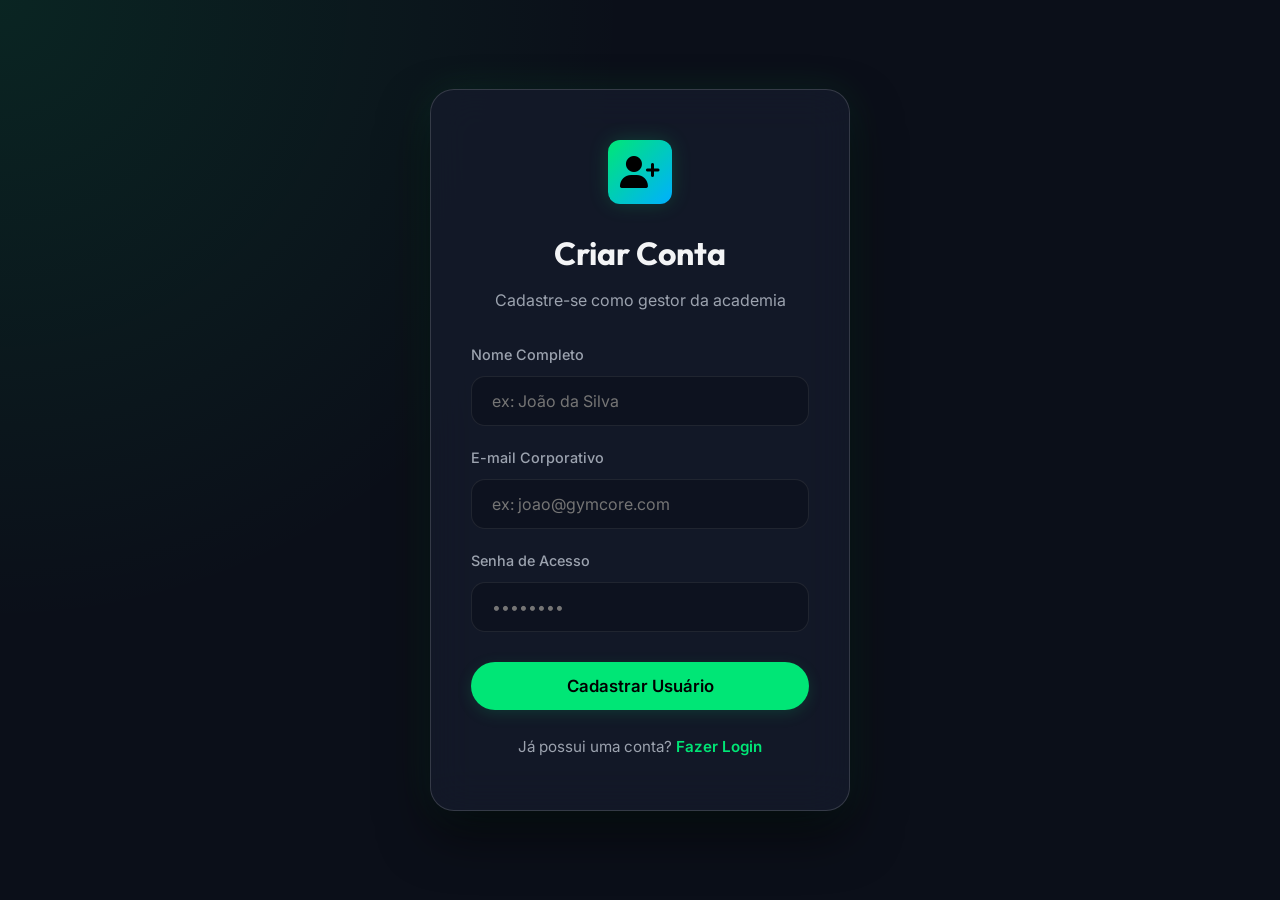
==== frontend/cadastro.html @ 2ddb44b5 "feat: versão completa e integrada com frontend e backend" ====
<!DOCTYPE html>
<html lang="pt-BR">
<head>
  <meta charset="UTF-8">
  <meta name="viewport" content="width=device-width, initial-scale=1.0">
  <title>Cadastro - GymCore ERP</title>
  
  <link rel="preconnect" href="https://fonts.googleapis.com">
  <link rel="preconnect" href="https://fonts.gstatic.com" crossorigin>
  <link href="https://fonts.googleapis.com/css2?family=Inter:wght@300;400;500;600;700&family=Outfit:wght@500;700&display=swap" rel="stylesheet">
  <link rel="stylesheet" href="https://cdnjs.cloudflare.com/ajax/libs/font-awesome/6.4.0/css/all.min.css">
  
  <link rel="stylesheet" href="./css/style.css">
  
  <style>
    .login-body {
        display: flex;
        align-items: center;
        justify-content: center;
        min-height: 100vh;
        background: radial-gradient(circle at top left, rgba(0,230,118,0.1), transparent 40%), var(--bg-color);
    }
    .login-box {
        background-color: rgba(21, 27, 43, 0.8);
        backdrop-filter: blur(20px);
        -webkit-backdrop-filter: blur(20px);
        border: 1px solid var(--border-highlight);
        border-radius: var(--radius-lg);
        padding: 50px 40px;
        width: 100%;
        max-width: 420px;
        box-shadow: 0 25px 50px rgba(0,0,0,0.5), 0 0 40px rgba(0,230,118,0.1);
        text-align: center;
        animation: fadeIn 0.6s ease-out;
    }
    .login-box .logo-icon {
        width: 64px; height: 64px; margin: 0 auto 24px auto; font-size: 2rem;
    }
    .login-box h2 {
        font-family: var(--font-display); font-size: 2rem; margin-bottom: 8px;
    }
    .login-box p { color: var(--text-muted); margin-bottom: 30px; font-size: 1rem; }
    .form-group { text-align: left; margin-bottom: 20px; }
    .login-btn { width: 100%; padding: 14px; font-size: 1.05rem; margin-top: 10px; border-radius: 30px; }
    
    .error-msg { color: var(--danger-color); font-size: 0.9rem; margin-top: 15px; display: none; background: var(--danger-light); padding: 10px; border-radius: 8px; border: 1px solid rgba(239, 68, 68, 0.2); }
    .success-msg { color: var(--success-color); font-size: 0.9rem; margin-top: 15px; display: none; background: var(--primary-light); padding: 10px; border-radius: 8px; border: 1px solid rgba(16, 185, 129, 0.2); }
    
    .register-link { margin-top: 25px; display: block; font-size: 0.95rem; color: var(--text-muted); text-decoration: none; }
    .register-link span { color: var(--primary-color); font-weight: 600; }
    .register-link:hover span { text-decoration: underline; }
  </style>
</head>
<body class="login-body">

<div class="login-box">
  <div class="logo-icon"><i class="fa-solid fa-user-plus"></i></div>
  <h2>Criar Conta</h2>
  <p>Cadastre-se como gestor da academia</p>
  
  <form id="registerForm">
    <div class="form-group">
      <label>Nome Completo</label>
      <input type="text" id="nome" class="form-input" placeholder="ex: João da Silva" required>
    </div>
    <div class="form-group">
      <label>E-mail Corporativo</label>
      <input type="email" id="email" class="form-input" placeholder="ex: joao@gymcore.com" required>
    </div>
    <div class="form-group">
      <label>Senha de Acesso</label>
      <input type="password" id="senha" class="form-input" placeholder="••••••••" required>
    </div>
    
    <button type="submit" class="btn btn-primary login-btn">Cadastrar Usuário</button>
    <div id="errorMsg" class="error-msg"></div>
    <div id="successMsg" class="success-msg">Cadastro realizado com sucesso! Redirecionando...</div>
  </form>

  <a href="login.html" class="register-link">Já possui uma conta? <span>Fazer Login</span></a>
</div>

<script>
  document.getElementById('registerForm').addEventListener('submit', async (e) => {
    e.preventDefault();
    const nome = document.getElementById('nome').value;
    const email = document.getElementById('email').value;
    const senha = document.getElementById('senha').value;
    const errorMsg = document.getElementById('errorMsg');
    const successMsg = document.getElementById('successMsg');
    const btn = document.querySelector('.login-btn');
    
    errorMsg.style.display = 'none';
    successMsg.style.display = 'none';
    btn.innerHTML = '<i class="fa-solid fa-spinner fa-spin"></i> Cadastrando...';
    btn.style.pointerEvents = 'none';
    
    try {
        const response = await fetch('http://localhost:5105/api/auth/register', {
            method: 'POST',
            headers: { 'Content-Type': 'application/json' },
            body: JSON.stringify({ nome, email, senha })
        });
        
        const data = await response.json();
        
        if(response.ok) {
            successMsg.style.display = 'block';
            setTimeout(() => {
                window.location.href = 'login.html';
            }, 2000);
        } else {
            errorMsg.textContent = data.message || 'Erro ao cadastrar.';
            errorMsg.style.display = 'block';
            btn.innerHTML = 'Cadastrar Usuário';
            btn.style.pointerEvents = 'all';
        }
    } catch(err) {
        errorMsg.textContent = 'Erro ao conectar. A API está rodando?';
        errorMsg.style.display = 'block';
        btn.innerHTML = 'Cadastrar Usuário';
        btn.style.pointerEvents = 'all';
    }
  });
</script>
</body>
</html>
---- frontend/css/style.css ----
@import url('https://fonts.googleapis.com/css2?family=Inter:wght@300;400;500;600;700&family=Outfit:wght@500;700&display=swap');

:root {
  /* Premium Midnight Theme */
  --bg-color: #0b0f19;          /* Deep dark blue/black */
  --surface-color: #151b2b;     /* Slightly lighter for cards */
  --surface-hover: #1f2937;     /* Hover state */
  
  --primary-color: #00e676;     /* Neon Green for Gym Core */
  --primary-hover: #00c853;
  --primary-light: rgba(0, 230, 118, 0.15);
  
  --text-main: #f3f4f6;         
  --text-muted: #9ca3af;        
  
  --success-color: #10b981;
  --danger-color: #ef4444;      
  --danger-light: rgba(239, 68, 68, 0.1);
  --warning-color: #f59e0b;     
  --warning-light: rgba(245, 158, 11, 0.1);
  --info-color: #3b82f6;        
  
  --border-color: rgba(255, 255, 255, 0.08);
  --border-highlight: rgba(255, 255, 255, 0.15);
  
  --radius-md: 14px;
  --radius-lg: 24px;
  --shadow-sm: 0 4px 6px -1px rgba(0, 0, 0, 0.3);
  --shadow-md: 0 10px 25px -5px rgba(0, 0, 0, 0.5);
  --shadow-glow: 0 0 20px rgba(0, 230, 118, 0.2);
  
  --font-family: 'Inter', sans-serif;
  --font-display: 'Outfit', sans-serif;
  --transition: all 0.3s cubic-bezier(0.4, 0, 0.2, 1);
}

* {
  margin: 0;
  padding: 0;
  box-sizing: border-box;
}

body {
  font-family: var(--font-family);
  background-color: var(--bg-color);
  color: var(--text-main);
  line-height: 1.6;
  overflow-x: hidden;
}

/* --- Layout --- */
.app-container {
  display: flex;
  flex-direction: column;
  min-height: 100vh;
}

.main-content {
  flex: 1;
  display: flex;
  flex-direction: column;
}

/* --- Topbar (Glassmorphism) --- */
.topbar {
  height: 76px;
  display: flex;
  align-items: center;
  justify-content: space-between;
  padding: 0 40px;
  background-color: rgba(11, 15, 25, 0.75);
  backdrop-filter: blur(16px);
  -webkit-backdrop-filter: blur(16px);
  border-bottom: 1px solid var(--border-color);
  position: sticky;
  top: 0;
  z-index: 50;
  box-shadow: 0 4px 30px rgba(0, 0, 0, 0.1);
}

.topbar-left {
  display: flex;
  align-items: center;
  gap: 30px;
}

.brand {
  display: flex;
  align-items: center;
  gap: 12px;
  cursor: pointer;
}

.logo-icon {
  width: 44px;
  height: 44px;
  background: linear-gradient(135deg, var(--primary-color), #00b0ff);
  border-radius: 12px;
  display: flex;
  align-items: center;
  justify-content: center;
  font-size: 1.4rem;
  color: #000; /* Dark icon on bright background */
  box-shadow: var(--shadow-glow);
}

.brand-name h2 {
  font-family: var(--font-display);
  font-size: 1.5rem;
  font-weight: 700;
  letter-spacing: -0.5px;
  background: linear-gradient(to right, #fff, #9ca3af);
  -webkit-background-clip: text;
  -webkit-text-fill-color: transparent;
}

/* --- Dropdown Menu --- */
.dropdown {
  position: relative;
  display: inline-block;
}

.dropdown-btn {
  background-color: var(--surface-color);
  border: 1px solid var(--border-color);
  color: var(--text-main);
  padding: 10px 24px;
  border-radius: 30px; /* Pill shape */
  cursor: pointer;
  display: flex;
  align-items: center;
  gap: 12px;
  font-family: var(--font-family);
  font-weight: 500;
  transition: var(--transition);
  font-size: 0.95rem;
}

.dropdown-btn:hover, .dropdown:hover .dropdown-btn {
  background-color: var(--surface-hover);
  border-color: var(--primary-color);
  box-shadow: 0 0 15px var(--primary-light);
}

.dropdown-content {
  display: flex;
  flex-direction: column;
  opacity: 0;
  visibility: hidden;
  transform: translateY(10px);
  position: absolute;
  background-color: var(--surface-color);
  min-width: 280px;
  box-shadow: var(--shadow-md);
  border: 1px solid var(--border-color);
  border-radius: var(--radius-lg);
  z-index: 1000;
  top: calc(100% + 15px);
  left: 0;
  padding: 12px;
  transition: var(--transition);
}

.dropdown:hover .dropdown-content {
  opacity: 1;
  visibility: visible;
  transform: translateY(0);
}

.nav-item {
  display: flex;
  align-items: center;
  gap: 16px;
  padding: 14px 20px;
  background: transparent;
  border: none;
  color: var(--text-muted);
  font-size: 1rem;
  font-family: var(--font-family);
  font-weight: 500;
  border-radius: var(--radius-md);
  cursor: pointer;
  transition: var(--transition);
  text-align: left;
  width: 100%;
}

.nav-item i {
  font-size: 1.2rem;
  width: 24px;
  text-align: center;
  transition: transform 0.3s;
}

.nav-item:hover {
  color: var(--text-main);
  background-color: var(--surface-hover);
  transform: translateX(5px);
}

.nav-item.active {
  color: var(--primary-color);
  background-color: var(--primary-light);
  font-weight: 600;
}
.nav-item.active i {
  transform: scale(1.1);
}

/* --- Search & Actions --- */
.search-wrapper {
  display: flex;
  align-items: center;
  background-color: rgba(255, 255, 255, 0.03);
  border-radius: 30px;
  padding: 10px 20px;
  width: 320px;
  border: 1px solid var(--border-color);
  transition: var(--transition);
}

.search-wrapper:focus-within {
  background-color: rgba(255, 255, 255, 0.06);
  border-color: var(--primary-color);
  box-shadow: 0 0 0 3px var(--primary-light);
}

.search-wrapper i {
  color: var(--text-muted);
  margin-right: 12px;
}

.search-wrapper input {
  background: transparent;
  border: none;
  color: var(--text-main);
  outline: none;
  width: 100%;
  font-family: var(--font-family);
  font-size: 0.95rem;
}
.search-wrapper input::placeholder { color: #6b7280; }

.topbar-actions {
  display: flex;
  align-items: center;
  gap: 20px;
}

.icon-btn {
  background: rgba(255, 255, 255, 0.03);
  border: 1px solid var(--border-color);
  color: var(--text-muted);
  width: 44px;
  height: 44px;
  border-radius: 50%;
  cursor: pointer;
  display: flex;
  align-items: center;
  justify-content: center;
  font-size: 1.2rem;
  transition: var(--transition);
  position: relative;
}

.icon-btn:hover {
  color: var(--primary-color);
  border-color: var(--primary-color);
  background: var(--primary-light);
  transform: translateY(-2px);
}

.badge {
  position: absolute;
  top: -4px;
  right: -4px;
  background-color: var(--danger-color);
  color: white;
  font-size: 0.65rem;
  font-weight: bold;
  padding: 3px 6px;
  border-radius: 10px;
  box-shadow: 0 2px 5px rgba(0,0,0,0.5);
}

.avatar {
  border: 2px solid var(--border-color);
  border-radius: 50%;
  transition: var(--transition);
}
.user-info:hover .avatar {
  border-color: var(--primary-color);
  box-shadow: var(--shadow-glow);
}

/* --- Content Area --- */
.content-wrapper {
  flex: 1;
  width: 100%;
  max-width: 1400px;
  margin: 0 auto;
  padding: 40px;
}

.page-section {
  display: none;
  opacity: 0;
  transform: translateY(15px);
  transition: opacity 0.4s ease, transform 0.4s ease;
}

.page-section.active {
  display: block;
  opacity: 1;
  transform: translateY(0);
}

.section-header {
  display: flex;
  justify-content: space-between;
  align-items: flex-end;
  margin-bottom: 40px;
}

.section-header h1 {
  font-family: var(--font-display);
  font-size: 2.2rem;
  font-weight: 700;
  margin-bottom: 8px;
  letter-spacing: -0.5px;
}

.section-header p {
  color: var(--text-muted);
  font-size: 1.05rem;
}

/* --- Buttons --- */
.btn {
  padding: 12px 24px;
  border-radius: var(--radius-md);
  font-family: var(--font-family);
  font-weight: 600;
  font-size: 0.95rem;
  cursor: pointer;
  border: none;
  transition: var(--transition);
  display: inline-flex;
  align-items: center;
  justify-content: center;
  gap: 10px;
}

.btn-primary {
  background-color: var(--primary-color);
  color: #000;
  box-shadow: 0 4px 15px var(--primary-light);
}

.btn-primary:hover {
  background-color: var(--primary-hover);
  transform: translateY(-2px);
  box-shadow: 0 8px 25px var(--primary-light);
}

.btn-success { background-color: var(--success-color); color: white; }
.btn-success:hover { filter: brightness(1.1); }

.btn-outline {
  background-color: transparent;
  border: 1px solid var(--border-color);
  color: var(--text-main);
}

.btn-outline:hover {
  background-color: var(--surface-color);
  border-color: var(--border-highlight);
  transform: translateY(-2px);
}

.btn-sm { padding: 8px 16px; font-size: 0.85rem; }
.w-100 { width: 100%; }
.mt-2 { margin-top: 16px; }
.mt-4 { margin-top: 32px; }

/* --- Cards & UI --- */
.card {
  background-color: var(--surface-color);
  border-radius: var(--radius-lg);
  padding: 30px;
  border: 1px solid var(--border-color);
  box-shadow: var(--shadow-md);
  position: relative;
  overflow: hidden;
}

.text-success { color: var(--success-color) !important; }
.text-danger { color: var(--danger-color) !important; }
.text-warning { color: var(--warning-color) !important; }
.text-muted { color: var(--text-muted) !important; }
.text-center { text-align: center; }

span.badge {
  padding: 6px 12px;
  border-radius: 20px;
  font-size: 0.75rem;
  font-weight: 700;
  text-transform: uppercase;
  letter-spacing: 0.5px;
}
span.badge.success { background: var(--primary-light); color: var(--primary-color); }
span.badge.danger { background: var(--danger-light); color: var(--danger-color); }
span.badge.warning { background: var(--warning-light); color: var(--warning-color); }
span.badge.info { background: rgba(59, 130, 246, 0.15); color: var(--info-color); }

/* --- Dashboard Specifics --- */
.metrics-grid {
  display: grid;
  grid-template-columns: repeat(auto-fit, minmax(260px, 1fr));
  gap: 24px;
  margin-bottom: 40px;
}

.metric-card {
  background-color: var(--surface-color);
  border-radius: var(--radius-lg);
  padding: 24px;
  border: 1px solid var(--border-color);
  display: flex;
  align-items: center;
  gap: 20px;
  transition: var(--transition);
  position: relative;
  overflow: hidden;
}

.metric-card::before {
  content: '';
  position: absolute;
  top: 0; left: 0; right: 0; height: 3px;
  background: linear-gradient(90deg, transparent, var(--border-highlight), transparent);
  opacity: 0;
  transition: var(--transition);
}

.metric-card:hover {
  transform: translateY(-5px);
  border-color: var(--border-highlight);
  box-shadow: 0 10px 30px rgba(0,0,0,0.5);
}
.metric-card:hover::before { opacity: 1; }

.metric-icon {
  width: 64px;
  height: 64px;
  border-radius: 16px;
  display: flex;
  align-items: center;
  justify-content: center;
  font-size: 1.8rem;
}

.metric-icon.primary { background: var(--primary-light); color: var(--primary-color); }
.metric-icon.success { background: rgba(16, 185, 129, 0.15); color: #10b981; }
.metric-icon.danger { background: var(--danger-light); color: var(--danger-color); }
.metric-icon.warning { background: var(--warning-light); color: var(--warning-color); }

.metric-info h3 {
  font-size: 0.95rem;
  color: var(--text-muted);
  font-weight: 500;
  margin-bottom: 6px;
}

.metric-value {
  font-family: var(--font-display);
  font-size: 2rem;
  font-weight: 700;
  display: flex;
  align-items: center;
  gap: 12px;
}

.trend {
  font-family: var(--font-family);
  font-size: 0.85rem;
  font-weight: 600;
  padding: 4px 8px;
  border-radius: 6px;
  display: flex;
  align-items: center;
  gap: 4px;
}
.trend.up { color: var(--primary-color); background: var(--primary-light); }
.trend.down { color: var(--danger-color); background: var(--danger-light); }

.charts-grid {
  display: grid;
  grid-template-columns: 2fr 1fr;
  gap: 24px;
}

.chart-card {
  background-color: var(--surface-color);
  border-radius: var(--radius-lg);
  padding: 30px;
  border: 1px solid var(--border-color);
  box-shadow: var(--shadow-md);
}

.chart-card h3 {
  font-family: var(--font-display);
  margin-bottom: 24px;
  font-size: 1.2rem;
  color: var(--text-main);
}

.chart-wrapper {
  position: relative;
  height: 300px;
  width: 100%;
}

/* --- Tables --- */
.table-controls {
  display: flex;
  justify-content: space-between;
  margin-bottom: 24px;
}

.form-select {
  background-color: rgba(255, 255, 255, 0.03);
  color: var(--text-main);
  border: 1px solid var(--border-color);
  padding: 12px 20px;
  border-radius: var(--radius-md);
  font-family: var(--font-family);
  outline: none;
  transition: var(--transition);
}

.form-select:focus { border-color: var(--primary-color); }

.table-responsive { overflow-x: auto; }

.data-table {
  width: 100%;
  border-collapse: separate;
  border-spacing: 0 8px;
}

.data-table th {
  padding: 12px 20px;
  text-align: left;
  color: var(--text-muted);
  font-weight: 600;
  font-size: 0.85rem;
  text-transform: uppercase;
  letter-spacing: 1px;
}

.data-table tbody tr {
  background-color: rgba(255,255,255,0.02);
  transition: var(--transition);
}

.data-table tbody tr td {
  padding: 16px 20px;
  border-top: 1px solid transparent;
  border-bottom: 1px solid transparent;
}
.data-table tbody tr td:first-child { border-top-left-radius: var(--radius-md); border-bottom-left-radius: var(--radius-md); border-left: 1px solid transparent; }
.data-table tbody tr td:last-child { border-top-right-radius: var(--radius-md); border-bottom-right-radius: var(--radius-md); border-right: 1px solid transparent; }

.data-table tbody tr:hover {
  background-color: rgba(255,255,255,0.05);
  transform: scale(1.01);
}

/* --- Finance Cards --- */
.finance-cards {
  display: grid;
  grid-template-columns: repeat(auto-fit, minmax(300px, 1fr));
  gap: 24px;
}

.finance-card {
  background-color: var(--surface-color);
  border-radius: var(--radius-lg);
  padding: 30px;
  border: 1px solid var(--border-color);
  text-align: center;
  transition: var(--transition);
}
.finance-card:hover { transform: translateY(-5px); border-color: var(--border-highlight); }

.finance-card.balance {
  background: linear-gradient(135deg, rgba(0, 230, 118, 0.1), var(--surface-color));
  border: 1px solid var(--primary-color);
}

.finance-card h3 { font-size: 1rem; color: var(--text-muted); margin-bottom: 12px; }
.finance-card h2 { font-family: var(--font-display); font-size: 2.4rem; margin-bottom: 8px; }

/* --- Grid Cards (Treinos, Planos) --- */
.workouts-grid, .plans-grid {
  display: grid;
  grid-template-columns: repeat(auto-fit, minmax(320px, 1fr));
  gap: 24px;
}

.workout-card, .plan-card {
  background-color: var(--surface-color);
  border-radius: var(--radius-lg);
  padding: 30px;
  border: 1px solid var(--border-color);
  transition: var(--transition);
}

.workout-card:hover { border-color: var(--primary-color); transform: translateY(-5px); box-shadow: var(--shadow-glow); }

.workout-header {
  display: flex;
  justify-content: space-between;
  align-items: center;
  margin-bottom: 20px;
}
.workout-header h3 { font-family: var(--font-display); font-size: 1.3rem; }

.workout-card p { color: var(--text-muted); font-size: 0.95rem; margin-bottom: 24px; line-height: 1.6; }

.workout-meta {
  display: flex;
  justify-content: space-between;
  color: var(--text-muted);
  font-size: 0.9rem;
  border-top: 1px solid var(--border-color);
  padding-top: 20px;
}

.plan-card {
  text-align: center;
  position: relative;
  display: flex;
  flex-direction: column;
}

.plan-card.featured {
  border: 2px solid var(--primary-color);
  background: linear-gradient(180deg, rgba(0,230,118,0.05), var(--surface-color));
  transform: translateY(-10px);
}
.plan-card.featured:hover { transform: translateY(-15px); box-shadow: var(--shadow-glow); }

.featured-badge {
  position: absolute;
  top: -14px;
  left: 50%;
  transform: translateX(-50%);
  background-color: var(--primary-color);
  color: #000;
  padding: 6px 16px;
  border-radius: 20px;
  font-size: 0.8rem;
  font-weight: 700;
  letter-spacing: 0.5px;
  box-shadow: 0 4px 10px rgba(0,230,118,0.3);
}

.plan-card h3 { font-family: var(--font-display); font-size: 1.5rem; margin-top: 10px; }

.plan-price {
  font-family: var(--font-display);
  font-size: 3rem;
  font-weight: 700;
  margin: 20px 0;
  color: var(--text-main);
}
.plan-price span { font-size: 1.1rem; color: var(--text-muted); font-weight: 400; font-family: var(--font-family); }

.plan-features {
  list-style: none;
  text-align: left;
  margin-bottom: 30px;
  flex: 1;
}

.plan-features li {
  padding: 10px 0;
  font-size: 0.95rem;
  display: flex;
  align-items: center;
  gap: 12px;
  border-bottom: 1px solid rgba(255,255,255,0.03);
}

.plan-features li i { color: var(--primary-color); font-size: 1.1rem; }

/* --- Check-in / Operacional --- */
.checkin-panel {
  display: grid;
  grid-template-columns: 1fr 1fr;
  gap: 40px;
}

.checkin-reader {
  display: flex;
  flex-direction: column;
  align-items: center;
  justify-content: center;
  padding: 60px 40px;
  border: 2px dashed rgba(255,255,255,0.1);
  border-radius: var(--radius-lg);
  background-color: rgba(0,0,0,0.2);
  transition: var(--transition);
}
.checkin-reader:hover { border-color: var(--primary-color); }
.checkin-reader i { margin-bottom: 24px; color: var(--primary-color); }

.feed-list { list-style: none; margin-top: 24px; }
.feed-list li {
  display: flex;
  align-items: center;
  gap: 20px;
  padding: 20px;
  background-color: rgba(255,255,255,0.02);
  border-radius: var(--radius-md);
  margin-bottom: 12px;
  transition: var(--transition);
}
.feed-list li:hover { background-color: rgba(255,255,255,0.05); transform: translateX(5px); }

.feed-time { font-family: var(--font-display); font-size: 0.9rem; color: var(--text-muted); font-weight: 600; }
.feed-info { display: flex; flex-direction: column; gap: 6px; }

/* --- Modals --- */
.modal-overlay {
  position: fixed; top: 0; left: 0; right: 0; bottom: 0;
  background-color: rgba(0, 0, 0, 0.8);
  backdrop-filter: blur(8px);
  display: flex; align-items: center; justify-content: center;
  z-index: 1000; opacity: 0; pointer-events: none; transition: var(--transition);
}

.modal-overlay.active { opacity: 1; pointer-events: all; }

.modal {
  background-color: var(--surface-color);
  width: 100%; max-width: 550px;
  border-radius: var(--radius-lg);
  box-shadow: 0 30px 60px rgba(0, 0, 0, 0.6);
  border: 1px solid var(--border-highlight);
  transform: translateY(30px) scale(0.95);
  transition: all 0.4s cubic-bezier(0.175, 0.885, 0.32, 1.275);
}

.modal-overlay.active .modal { transform: translateY(0) scale(1); }

.modal-header {
  display: flex; justify-content: space-between; align-items: center;
  padding: 30px; border-bottom: 1px solid var(--border-color);
}
.modal-header h2 { font-family: var(--font-display); font-size: 1.4rem; }

.close-btn {
  background: transparent; border: none; color: var(--text-muted);
  font-size: 1.4rem; cursor: pointer; transition: var(--transition);
}
.close-btn:hover { color: var(--danger-color); transform: rotate(90deg); }

.modal-body { padding: 30px; }
.form-group { margin-bottom: 20px; }
.form-row { display: flex; gap: 20px; }
.form-row .form-group { flex: 1; }

label { display: block; font-size: 0.9rem; color: var(--text-muted); margin-bottom: 10px; font-weight: 500; }

.form-input {
  width: 100%; background-color: rgba(0,0,0,0.2); border: 1px solid var(--border-color);
  color: var(--text-main); padding: 14px 20px; border-radius: var(--radius-md);
  font-family: var(--font-family); transition: var(--transition); outline: none; font-size: 1rem;
}

.form-input:focus { border-color: var(--primary-color); box-shadow: 0 0 0 3px var(--primary-light); }

.modal-footer {
  padding: 30px; border-top: 1px solid var(--border-color);
  display: flex; justify-content: flex-end; gap: 16px;
}
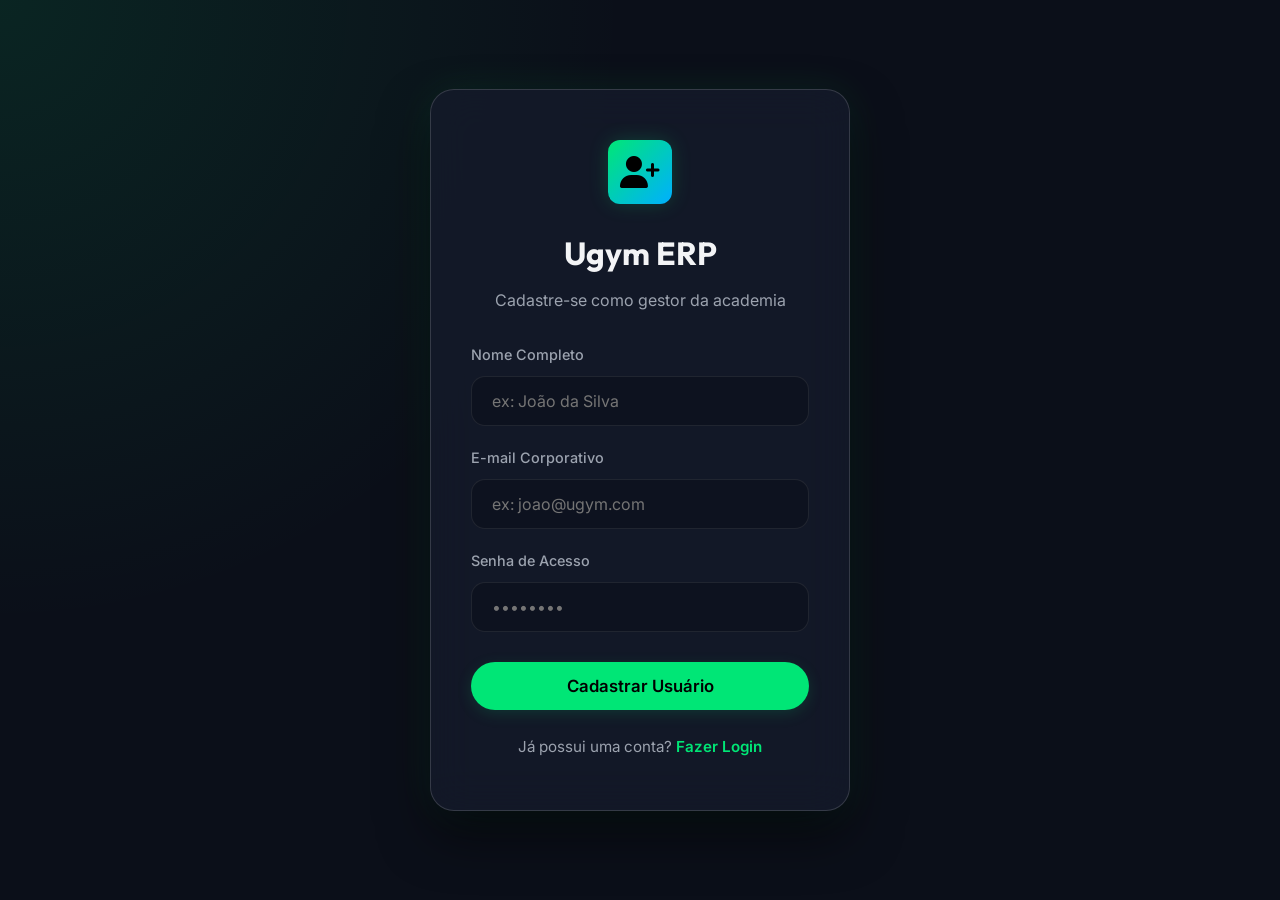
==== commit 14b89c92: "fix: corrigido erro no localhost da aplicação .NET" ====
--- a/frontend/cadastro.html
+++ b/frontend/cadastro.html
@@ -3,7 +3,7 @@
 <head>
   <meta charset="UTF-8">
   <meta name="viewport" content="width=device-width, initial-scale=1.0">
-  <title>Cadastro - GymCore ERP</title>
+  <title>Cadastro - Ugym ERP</title>
   
   <link rel="preconnect" href="https://fonts.googleapis.com">
   <link rel="preconnect" href="https://fonts.gstatic.com" crossorigin>
@@ -55,7 +55,7 @@
 
 <div class="login-box">
   <div class="logo-icon"><i class="fa-solid fa-user-plus"></i></div>
-  <h2>Criar Conta</h2>
+  <h2>Ugym ERP</h2>
   <p>Cadastre-se como gestor da academia</p>
   
   <form id="registerForm">
@@ -65,7 +65,7 @@
     </div>
     <div class="form-group">
       <label>E-mail Corporativo</label>
-      <input type="email" id="email" class="form-input" placeholder="ex: joao@gymcore.com" required>
+      <input type="email" id="email" class="form-input" placeholder="ex: joao@ugym.com" required>
     </div>
     <div class="form-group">
       <label>Senha de Acesso</label>
@@ -80,6 +80,7 @@
   <a href="login.html" class="register-link">Já possui uma conta? <span>Fazer Login</span></a>
 </div>
 
+<script src="./js/config.js"></script>
 <script>
   document.getElementById('registerForm').addEventListener('submit', async (e) => {
     e.preventDefault();
@@ -96,7 +97,7 @@
     btn.style.pointerEvents = 'none';
     
     try {
-        const response = await fetch('http://localhost:5105/api/auth/register', {
+        const response = await fetch(`${API_BASE_URL}/auth/register`, {
             method: 'POST',
             headers: { 'Content-Type': 'application/json' },
             body: JSON.stringify({ nome, email, senha })
--- a/frontend/css/style.css
+++ b/frontend/css/style.css
@@ -1,789 +1,804 @@
-@import url('https://fonts.googleapis.com/css2?family=Inter:wght@300;400;500;600;700&family=Outfit:wght@500;700&display=swap');
-
-:root {
-  /* Premium Midnight Theme */
-  --bg-color: #0b0f19;          /* Deep dark blue/black */
-  --surface-color: #151b2b;     /* Slightly lighter for cards */
-  --surface-hover: #1f2937;     /* Hover state */
-  
-  --primary-color: #00e676;     /* Neon Green for Gym Core */
-  --primary-hover: #00c853;
-  --primary-light: rgba(0, 230, 118, 0.15);
-  
-  --text-main: #f3f4f6;         
-  --text-muted: #9ca3af;        
-  
-  --success-color: #10b981;
-  --danger-color: #ef4444;      
-  --danger-light: rgba(239, 68, 68, 0.1);
-  --warning-color: #f59e0b;     
-  --warning-light: rgba(245, 158, 11, 0.1);
-  --info-color: #3b82f6;        
-  
-  --border-color: rgba(255, 255, 255, 0.08);
-  --border-highlight: rgba(255, 255, 255, 0.15);
-  
-  --radius-md: 14px;
-  --radius-lg: 24px;
-  --shadow-sm: 0 4px 6px -1px rgba(0, 0, 0, 0.3);
-  --shadow-md: 0 10px 25px -5px rgba(0, 0, 0, 0.5);
-  --shadow-glow: 0 0 20px rgba(0, 230, 118, 0.2);
-  
-  --font-family: 'Inter', sans-serif;
-  --font-display: 'Outfit', sans-serif;
-  --transition: all 0.3s cubic-bezier(0.4, 0, 0.2, 1);
-}
-
-* {
-  margin: 0;
-  padding: 0;
-  box-sizing: border-box;
-}
-
-body {
-  font-family: var(--font-family);
-  background-color: var(--bg-color);
-  color: var(--text-main);
-  line-height: 1.6;
-  overflow-x: hidden;
-}
-
-/* --- Layout --- */
-.app-container {
-  display: flex;
-  flex-direction: column;
-  min-height: 100vh;
-}
-
-.main-content {
-  flex: 1;
-  display: flex;
-  flex-direction: column;
-}
-
-/* --- Topbar (Glassmorphism) --- */
-.topbar {
-  height: 76px;
-  display: flex;
-  align-items: center;
-  justify-content: space-between;
-  padding: 0 40px;
-  background-color: rgba(11, 15, 25, 0.75);
-  backdrop-filter: blur(16px);
-  -webkit-backdrop-filter: blur(16px);
-  border-bottom: 1px solid var(--border-color);
-  position: sticky;
-  top: 0;
-  z-index: 50;
-  box-shadow: 0 4px 30px rgba(0, 0, 0, 0.1);
-}
-
-.topbar-left {
-  display: flex;
-  align-items: center;
-  gap: 30px;
-}
-
-.brand {
-  display: flex;
-  align-items: center;
-  gap: 12px;
-  cursor: pointer;
-}
-
-.logo-icon {
-  width: 44px;
-  height: 44px;
-  background: linear-gradient(135deg, var(--primary-color), #00b0ff);
-  border-radius: 12px;
-  display: flex;
-  align-items: center;
-  justify-content: center;
-  font-size: 1.4rem;
-  color: #000; /* Dark icon on bright background */
-  box-shadow: var(--shadow-glow);
-}
-
-.brand-name h2 {
-  font-family: var(--font-display);
-  font-size: 1.5rem;
-  font-weight: 700;
-  letter-spacing: -0.5px;
-  background: linear-gradient(to right, #fff, #9ca3af);
-  -webkit-background-clip: text;
-  -webkit-text-fill-color: transparent;
-}
-
-/* --- Dropdown Menu --- */
-.dropdown {
-  position: relative;
-  display: inline-block;
-}
-
-.dropdown-btn {
-  background-color: var(--surface-color);
-  border: 1px solid var(--border-color);
-  color: var(--text-main);
-  padding: 10px 24px;
-  border-radius: 30px; /* Pill shape */
-  cursor: pointer;
-  display: flex;
-  align-items: center;
-  gap: 12px;
-  font-family: var(--font-family);
-  font-weight: 500;
-  transition: var(--transition);
-  font-size: 0.95rem;
-}
-
-.dropdown-btn:hover, .dropdown:hover .dropdown-btn {
-  background-color: var(--surface-hover);
-  border-color: var(--primary-color);
-  box-shadow: 0 0 15px var(--primary-light);
-}
-
-.dropdown-content {
-  display: flex;
-  flex-direction: column;
-  opacity: 0;
-  visibility: hidden;
-  transform: translateY(10px);
-  position: absolute;
-  background-color: var(--surface-color);
-  min-width: 280px;
-  box-shadow: var(--shadow-md);
-  border: 1px solid var(--border-color);
-  border-radius: var(--radius-lg);
-  z-index: 1000;
-  top: calc(100% + 15px);
-  left: 0;
-  padding: 12px;
-  transition: var(--transition);
-}
-
-.dropdown:hover .dropdown-content {
-  opacity: 1;
-  visibility: visible;
-  transform: translateY(0);
-}
-
-.nav-item {
-  display: flex;
-  align-items: center;
-  gap: 16px;
-  padding: 14px 20px;
-  background: transparent;
-  border: none;
-  color: var(--text-muted);
-  font-size: 1rem;
-  font-family: var(--font-family);
-  font-weight: 500;
-  border-radius: var(--radius-md);
-  cursor: pointer;
-  transition: var(--transition);
-  text-align: left;
-  width: 100%;
-}
-
-.nav-item i {
-  font-size: 1.2rem;
-  width: 24px;
-  text-align: center;
-  transition: transform 0.3s;
-}
-
-.nav-item:hover {
-  color: var(--text-main);
-  background-color: var(--surface-hover);
-  transform: translateX(5px);
-}
-
-.nav-item.active {
-  color: var(--primary-color);
-  background-color: var(--primary-light);
-  font-weight: 600;
-}
-.nav-item.active i {
-  transform: scale(1.1);
-}
-
-/* --- Search & Actions --- */
-.search-wrapper {
-  display: flex;
-  align-items: center;
-  background-color: rgba(255, 255, 255, 0.03);
-  border-radius: 30px;
-  padding: 10px 20px;
-  width: 320px;
-  border: 1px solid var(--border-color);
-  transition: var(--transition);
-}
-
-.search-wrapper:focus-within {
-  background-color: rgba(255, 255, 255, 0.06);
-  border-color: var(--primary-color);
-  box-shadow: 0 0 0 3px var(--primary-light);
-}
-
-.search-wrapper i {
-  color: var(--text-muted);
-  margin-right: 12px;
-}
-
-.search-wrapper input {
-  background: transparent;
-  border: none;
-  color: var(--text-main);
-  outline: none;
-  width: 100%;
-  font-family: var(--font-family);
-  font-size: 0.95rem;
-}
-.search-wrapper input::placeholder { color: #6b7280; }
-
-.topbar-actions {
-  display: flex;
-  align-items: center;
-  gap: 20px;
-}
-
-.icon-btn {
-  background: rgba(255, 255, 255, 0.03);
-  border: 1px solid var(--border-color);
-  color: var(--text-muted);
-  width: 44px;
-  height: 44px;
-  border-radius: 50%;
-  cursor: pointer;
-  display: flex;
-  align-items: center;
-  justify-content: center;
-  font-size: 1.2rem;
-  transition: var(--transition);
-  position: relative;
-}
-
-.icon-btn:hover {
-  color: var(--primary-color);
-  border-color: var(--primary-color);
-  background: var(--primary-light);
-  transform: translateY(-2px);
-}
-
-.badge {
-  position: absolute;
-  top: -4px;
-  right: -4px;
-  background-color: var(--danger-color);
-  color: white;
-  font-size: 0.65rem;
-  font-weight: bold;
-  padding: 3px 6px;
-  border-radius: 10px;
-  box-shadow: 0 2px 5px rgba(0,0,0,0.5);
-}
-
-.avatar {
-  border: 2px solid var(--border-color);
-  border-radius: 50%;
-  transition: var(--transition);
-}
-.user-info:hover .avatar {
-  border-color: var(--primary-color);
-  box-shadow: var(--shadow-glow);
-}
-
-/* --- Content Area --- */
-.content-wrapper {
-  flex: 1;
-  width: 100%;
-  max-width: 1400px;
-  margin: 0 auto;
-  padding: 40px;
-}
-
-.page-section {
-  display: none;
-  opacity: 0;
-  transform: translateY(15px);
-  transition: opacity 0.4s ease, transform 0.4s ease;
-}
-
-.page-section.active {
-  display: block;
-  opacity: 1;
-  transform: translateY(0);
-}
-
-.section-header {
-  display: flex;
-  justify-content: space-between;
-  align-items: flex-end;
-  margin-bottom: 40px;
-}
-
-.section-header h1 {
-  font-family: var(--font-display);
-  font-size: 2.2rem;
-  font-weight: 700;
-  margin-bottom: 8px;
-  letter-spacing: -0.5px;
-}
-
-.section-header p {
-  color: var(--text-muted);
-  font-size: 1.05rem;
-}
-
-/* --- Buttons --- */
-.btn {
-  padding: 12px 24px;
-  border-radius: var(--radius-md);
-  font-family: var(--font-family);
-  font-weight: 600;
-  font-size: 0.95rem;
-  cursor: pointer;
-  border: none;
-  transition: var(--transition);
-  display: inline-flex;
-  align-items: center;
-  justify-content: center;
-  gap: 10px;
-}
-
-.btn-primary {
-  background-color: var(--primary-color);
-  color: #000;
-  box-shadow: 0 4px 15px var(--primary-light);
-}
-
-.btn-primary:hover {
-  background-color: var(--primary-hover);
-  transform: translateY(-2px);
-  box-shadow: 0 8px 25px var(--primary-light);
-}
-
-.btn-success { background-color: var(--success-color); color: white; }
-.btn-success:hover { filter: brightness(1.1); }
-
-.btn-outline {
-  background-color: transparent;
-  border: 1px solid var(--border-color);
-  color: var(--text-main);
-}
-
-.btn-outline:hover {
-  background-color: var(--surface-color);
-  border-color: var(--border-highlight);
-  transform: translateY(-2px);
-}
-
-.btn-sm { padding: 8px 16px; font-size: 0.85rem; }
-.w-100 { width: 100%; }
-.mt-2 { margin-top: 16px; }
-.mt-4 { margin-top: 32px; }
-
-/* --- Cards & UI --- */
-.card {
-  background-color: var(--surface-color);
-  border-radius: var(--radius-lg);
-  padding: 30px;
-  border: 1px solid var(--border-color);
-  box-shadow: var(--shadow-md);
-  position: relative;
-  overflow: hidden;
-}
-
-.text-success { color: var(--success-color) !important; }
-.text-danger { color: var(--danger-color) !important; }
-.text-warning { color: var(--warning-color) !important; }
-.text-muted { color: var(--text-muted) !important; }
-.text-center { text-align: center; }
-
-span.badge {
-  padding: 6px 12px;
-  border-radius: 20px;
-  font-size: 0.75rem;
-  font-weight: 700;
-  text-transform: uppercase;
-  letter-spacing: 0.5px;
-}
-span.badge.success { background: var(--primary-light); color: var(--primary-color); }
-span.badge.danger { background: var(--danger-light); color: var(--danger-color); }
-span.badge.warning { background: var(--warning-light); color: var(--warning-color); }
-span.badge.info { background: rgba(59, 130, 246, 0.15); color: var(--info-color); }
-
-/* --- Dashboard Specifics --- */
-.metrics-grid {
-  display: grid;
-  grid-template-columns: repeat(auto-fit, minmax(260px, 1fr));
-  gap: 24px;
-  margin-bottom: 40px;
-}
-
-.metric-card {
-  background-color: var(--surface-color);
-  border-radius: var(--radius-lg);
-  padding: 24px;
-  border: 1px solid var(--border-color);
-  display: flex;
-  align-items: center;
-  gap: 20px;
-  transition: var(--transition);
-  position: relative;
-  overflow: hidden;
-}
-
-.metric-card::before {
-  content: '';
-  position: absolute;
-  top: 0; left: 0; right: 0; height: 3px;
-  background: linear-gradient(90deg, transparent, var(--border-highlight), transparent);
-  opacity: 0;
-  transition: var(--transition);
-}
-
-.metric-card:hover {
-  transform: translateY(-5px);
-  border-color: var(--border-highlight);
-  box-shadow: 0 10px 30px rgba(0,0,0,0.5);
-}
-.metric-card:hover::before { opacity: 1; }
-
-.metric-icon {
-  width: 64px;
-  height: 64px;
-  border-radius: 16px;
-  display: flex;
-  align-items: center;
-  justify-content: center;
-  font-size: 1.8rem;
-}
-
-.metric-icon.primary { background: var(--primary-light); color: var(--primary-color); }
-.metric-icon.success { background: rgba(16, 185, 129, 0.15); color: #10b981; }
-.metric-icon.danger { background: var(--danger-light); color: var(--danger-color); }
-.metric-icon.warning { background: var(--warning-light); color: var(--warning-color); }
-
-.metric-info h3 {
-  font-size: 0.95rem;
-  color: var(--text-muted);
-  font-weight: 500;
-  margin-bottom: 6px;
-}
-
-.metric-value {
-  font-family: var(--font-display);
-  font-size: 2rem;
-  font-weight: 700;
-  display: flex;
-  align-items: center;
-  gap: 12px;
-}
-
-.trend {
-  font-family: var(--font-family);
-  font-size: 0.85rem;
-  font-weight: 600;
-  padding: 4px 8px;
-  border-radius: 6px;
-  display: flex;
-  align-items: center;
-  gap: 4px;
-}
-.trend.up { color: var(--primary-color); background: var(--primary-light); }
-.trend.down { color: var(--danger-color); background: var(--danger-light); }
-
-.charts-grid {
-  display: grid;
-  grid-template-columns: 2fr 1fr;
-  gap: 24px;
-}
-
-.chart-card {
-  background-color: var(--surface-color);
-  border-radius: var(--radius-lg);
-  padding: 30px;
-  border: 1px solid var(--border-color);
-  box-shadow: var(--shadow-md);
-}
-
-.chart-card h3 {
-  font-family: var(--font-display);
-  margin-bottom: 24px;
-  font-size: 1.2rem;
-  color: var(--text-main);
-}
-
-.chart-wrapper {
-  position: relative;
-  height: 300px;
-  width: 100%;
-}
-
-/* --- Tables --- */
-.table-controls {
-  display: flex;
-  justify-content: space-between;
-  margin-bottom: 24px;
-}
-
-.form-select {
-  background-color: rgba(255, 255, 255, 0.03);
-  color: var(--text-main);
-  border: 1px solid var(--border-color);
-  padding: 12px 20px;
-  border-radius: var(--radius-md);
-  font-family: var(--font-family);
-  outline: none;
-  transition: var(--transition);
-}
-
-.form-select:focus { border-color: var(--primary-color); }
-
-.table-responsive { overflow-x: auto; }
-
-.data-table {
-  width: 100%;
-  border-collapse: separate;
-  border-spacing: 0 8px;
-}
-
-.data-table th {
-  padding: 12px 20px;
-  text-align: left;
-  color: var(--text-muted);
-  font-weight: 600;
-  font-size: 0.85rem;
-  text-transform: uppercase;
-  letter-spacing: 1px;
-}
-
-.data-table tbody tr {
-  background-color: rgba(255,255,255,0.02);
-  transition: var(--transition);
-}
-
-.data-table tbody tr td {
-  padding: 16px 20px;
-  border-top: 1px solid transparent;
-  border-bottom: 1px solid transparent;
-}
-.data-table tbody tr td:first-child { border-top-left-radius: var(--radius-md); border-bottom-left-radius: var(--radius-md); border-left: 1px solid transparent; }
-.data-table tbody tr td:last-child { border-top-right-radius: var(--radius-md); border-bottom-right-radius: var(--radius-md); border-right: 1px solid transparent; }
-
-.data-table tbody tr:hover {
-  background-color: rgba(255,255,255,0.05);
-  transform: scale(1.01);
-}
-
-/* --- Finance Cards --- */
-.finance-cards {
-  display: grid;
-  grid-template-columns: repeat(auto-fit, minmax(300px, 1fr));
-  gap: 24px;
-}
-
-.finance-card {
-  background-color: var(--surface-color);
-  border-radius: var(--radius-lg);
-  padding: 30px;
-  border: 1px solid var(--border-color);
-  text-align: center;
-  transition: var(--transition);
-}
-.finance-card:hover { transform: translateY(-5px); border-color: var(--border-highlight); }
-
-.finance-card.balance {
-  background: linear-gradient(135deg, rgba(0, 230, 118, 0.1), var(--surface-color));
-  border: 1px solid var(--primary-color);
-}
-
-.finance-card h3 { font-size: 1rem; color: var(--text-muted); margin-bottom: 12px; }
-.finance-card h2 { font-family: var(--font-display); font-size: 2.4rem; margin-bottom: 8px; }
-
-/* --- Grid Cards (Treinos, Planos) --- */
-.workouts-grid, .plans-grid {
-  display: grid;
-  grid-template-columns: repeat(auto-fit, minmax(320px, 1fr));
-  gap: 24px;
-}
-
-.workout-card, .plan-card {
-  background-color: var(--surface-color);
-  border-radius: var(--radius-lg);
-  padding: 30px;
-  border: 1px solid var(--border-color);
-  transition: var(--transition);
-}
-
-.workout-card:hover { border-color: var(--primary-color); transform: translateY(-5px); box-shadow: var(--shadow-glow); }
-
-.workout-header {
-  display: flex;
-  justify-content: space-between;
-  align-items: center;
-  margin-bottom: 20px;
-}
-.workout-header h3 { font-family: var(--font-display); font-size: 1.3rem; }
-
-.workout-card p { color: var(--text-muted); font-size: 0.95rem; margin-bottom: 24px; line-height: 1.6; }
-
-.workout-meta {
-  display: flex;
-  justify-content: space-between;
-  color: var(--text-muted);
-  font-size: 0.9rem;
-  border-top: 1px solid var(--border-color);
-  padding-top: 20px;
-}
-
-.plan-card {
-  text-align: center;
-  position: relative;
-  display: flex;
-  flex-direction: column;
-}
-
-.plan-card.featured {
-  border: 2px solid var(--primary-color);
-  background: linear-gradient(180deg, rgba(0,230,118,0.05), var(--surface-color));
-  transform: translateY(-10px);
-}
-.plan-card.featured:hover { transform: translateY(-15px); box-shadow: var(--shadow-glow); }
-
-.featured-badge {
-  position: absolute;
-  top: -14px;
-  left: 50%;
-  transform: translateX(-50%);
-  background-color: var(--primary-color);
-  color: #000;
-  padding: 6px 16px;
-  border-radius: 20px;
-  font-size: 0.8rem;
-  font-weight: 700;
-  letter-spacing: 0.5px;
-  box-shadow: 0 4px 10px rgba(0,230,118,0.3);
-}
-
-.plan-card h3 { font-family: var(--font-display); font-size: 1.5rem; margin-top: 10px; }
-
-.plan-price {
-  font-family: var(--font-display);
-  font-size: 3rem;
-  font-weight: 700;
-  margin: 20px 0;
-  color: var(--text-main);
-}
-.plan-price span { font-size: 1.1rem; color: var(--text-muted); font-weight: 400; font-family: var(--font-family); }
-
-.plan-features {
-  list-style: none;
-  text-align: left;
-  margin-bottom: 30px;
-  flex: 1;
-}
-
-.plan-features li {
-  padding: 10px 0;
-  font-size: 0.95rem;
-  display: flex;
-  align-items: center;
-  gap: 12px;
-  border-bottom: 1px solid rgba(255,255,255,0.03);
-}
-
-.plan-features li i { color: var(--primary-color); font-size: 1.1rem; }
-
-/* --- Check-in / Operacional --- */
-.checkin-panel {
-  display: grid;
-  grid-template-columns: 1fr 1fr;
-  gap: 40px;
-}
-
-.checkin-reader {
-  display: flex;
-  flex-direction: column;
-  align-items: center;
-  justify-content: center;
-  padding: 60px 40px;
-  border: 2px dashed rgba(255,255,255,0.1);
-  border-radius: var(--radius-lg);
-  background-color: rgba(0,0,0,0.2);
-  transition: var(--transition);
-}
-.checkin-reader:hover { border-color: var(--primary-color); }
-.checkin-reader i { margin-bottom: 24px; color: var(--primary-color); }
-
-.feed-list { list-style: none; margin-top: 24px; }
-.feed-list li {
-  display: flex;
-  align-items: center;
-  gap: 20px;
-  padding: 20px;
-  background-color: rgba(255,255,255,0.02);
-  border-radius: var(--radius-md);
-  margin-bottom: 12px;
-  transition: var(--transition);
-}
-.feed-list li:hover { background-color: rgba(255,255,255,0.05); transform: translateX(5px); }
-
-.feed-time { font-family: var(--font-display); font-size: 0.9rem; color: var(--text-muted); font-weight: 600; }
-.feed-info { display: flex; flex-direction: column; gap: 6px; }
-
-/* --- Modals --- */
-.modal-overlay {
-  position: fixed; top: 0; left: 0; right: 0; bottom: 0;
-  background-color: rgba(0, 0, 0, 0.8);
-  backdrop-filter: blur(8px);
-  display: flex; align-items: center; justify-content: center;
-  z-index: 1000; opacity: 0; pointer-events: none; transition: var(--transition);
-}
-
-.modal-overlay.active { opacity: 1; pointer-events: all; }
-
-.modal {
-  background-color: var(--surface-color);
-  width: 100%; max-width: 550px;
-  border-radius: var(--radius-lg);
-  box-shadow: 0 30px 60px rgba(0, 0, 0, 0.6);
-  border: 1px solid var(--border-highlight);
-  transform: translateY(30px) scale(0.95);
-  transition: all 0.4s cubic-bezier(0.175, 0.885, 0.32, 1.275);
-}
-
-.modal-overlay.active .modal { transform: translateY(0) scale(1); }
-
-.modal-header {
-  display: flex; justify-content: space-between; align-items: center;
-  padding: 30px; border-bottom: 1px solid var(--border-color);
-}
-.modal-header h2 { font-family: var(--font-display); font-size: 1.4rem; }
-
-.close-btn {
-  background: transparent; border: none; color: var(--text-muted);
-  font-size: 1.4rem; cursor: pointer; transition: var(--transition);
-}
-.close-btn:hover { color: var(--danger-color); transform: rotate(90deg); }
-
-.modal-body { padding: 30px; }
-.form-group { margin-bottom: 20px; }
-.form-row { display: flex; gap: 20px; }
-.form-row .form-group { flex: 1; }
-
-label { display: block; font-size: 0.9rem; color: var(--text-muted); margin-bottom: 10px; font-weight: 500; }
-
-.form-input {
-  width: 100%; background-color: rgba(0,0,0,0.2); border: 1px solid var(--border-color);
-  color: var(--text-main); padding: 14px 20px; border-radius: var(--radius-md);
-  font-family: var(--font-family); transition: var(--transition); outline: none; font-size: 1rem;
-}
-
-.form-input:focus { border-color: var(--primary-color); box-shadow: 0 0 0 3px var(--primary-light); }
-
-.modal-footer {
-  padding: 30px; border-top: 1px solid var(--border-color);
-  display: flex; justify-content: flex-end; gap: 16px;
-}
+@import url('https://fonts.googleapis.com/css2?family=Inter:wght@300;400;500;600;700&family=Outfit:wght@500;700&display=swap');
+
+:root {
+  /* Premium Midnight Theme */
+  --bg-color: #0b0f19;          /* Deep dark blue/black */
+  --surface-color: #151b2b;     /* Slightly lighter for cards */
+  --surface-hover: #1f2937;     /* Hover state */
+  
+  --primary-color: #00e676;     /* Neon Green for Gym Core */
+  --primary-hover: #00c853;
+  --primary-light: rgba(0, 230, 118, 0.15);
+  
+  --text-main: #f3f4f6;         
+  --text-muted: #9ca3af;        
+  
+  --success-color: #10b981;
+  --danger-color: #ef4444;      
+  --danger-light: rgba(239, 68, 68, 0.1);
+  --warning-color: #f59e0b;     
+  --warning-light: rgba(245, 158, 11, 0.1);
+  --info-color: #3b82f6;        
+  
+  --border-color: rgba(255, 255, 255, 0.08);
+  --border-highlight: rgba(255, 255, 255, 0.15);
+  
+  --radius-md: 14px;
+  --radius-lg: 24px;
+  --shadow-sm: 0 4px 6px -1px rgba(0, 0, 0, 0.3);
+  --shadow-md: 0 10px 25px -5px rgba(0, 0, 0, 0.5);
+  --shadow-glow: 0 0 20px rgba(0, 230, 118, 0.2);
+  
+  --font-family: 'Inter', sans-serif;
+  --font-display: 'Outfit', sans-serif;
+  --transition: all 0.3s cubic-bezier(0.4, 0, 0.2, 1);
+}
+
+* {
+  margin: 0;
+  padding: 0;
+  box-sizing: border-box;
+}
+
+body {
+  font-family: var(--font-family);
+  background-color: var(--bg-color);
+  color: var(--text-main);
+  line-height: 1.6;
+  overflow-x: hidden;
+}
+
+/* --- Layout --- */
+.app-container {
+  display: flex;
+  flex-direction: column;
+  min-height: 100vh;
+}
+
+.main-content {
+  flex: 1;
+  display: flex;
+  flex-direction: column;
+}
+
+/* --- Topbar (Glassmorphism) --- */
+.topbar {
+  height: 76px;
+  display: flex;
+  align-items: center;
+  justify-content: space-between;
+  padding: 0 40px;
+  background-color: rgba(11, 15, 25, 0.75);
+  backdrop-filter: blur(16px);
+  -webkit-backdrop-filter: blur(16px);
+  border-bottom: 1px solid var(--border-color);
+  position: sticky;
+  top: 0;
+  z-index: 50;
+  box-shadow: 0 4px 30px rgba(0, 0, 0, 0.1);
+}
+
+.topbar-left {
+  display: flex;
+  align-items: center;
+  gap: 30px;
+}
+
+.brand {
+  display: flex;
+  align-items: center;
+  gap: 12px;
+  cursor: pointer;
+}
+
+.logo-icon {
+  width: 44px;
+  height: 44px;
+  background: linear-gradient(135deg, var(--primary-color), #00b0ff);
+  border-radius: 12px;
+  display: flex;
+  align-items: center;
+  justify-content: center;
+  font-size: 1.4rem;
+  color: #000; /* Dark icon on bright background */
+  box-shadow: var(--shadow-glow);
+}
+
+.brand-name h2 {
+  font-family: var(--font-display);
+  font-size: 1.5rem;
+  font-weight: 700;
+  letter-spacing: -0.5px;
+  background: linear-gradient(to right, #fff, #9ca3af);
+  -webkit-background-clip: text;
+  -webkit-text-fill-color: transparent;
+}
+
+/* --- Dropdown Menu --- */
+.dropdown {
+  position: relative;
+  display: inline-block;
+}
+
+.dropdown-btn {
+  background-color: var(--surface-color);
+  border: 1px solid var(--border-color);
+  color: var(--text-main);
+  padding: 10px 24px;
+  border-radius: 30px; /* Pill shape */
+  cursor: pointer;
+  display: flex;
+  align-items: center;
+  gap: 12px;
+  font-family: var(--font-family);
+  font-weight: 500;
+  transition: var(--transition);
+  font-size: 0.95rem;
+}
+
+.dropdown-btn:hover, .dropdown:hover .dropdown-btn {
+  background-color: var(--surface-hover);
+  border-color: var(--primary-color);
+  box-shadow: 0 0 15px var(--primary-light);
+}
+
+.dropdown-content {
+  display: flex;
+  flex-direction: column;
+  opacity: 0;
+  visibility: hidden;
+  transform: translateY(10px);
+  position: absolute;
+  background-color: var(--surface-color);
+  min-width: 280px;
+  box-shadow: var(--shadow-md);
+  border: 1px solid var(--border-color);
+  border-radius: var(--radius-lg);
+  z-index: 1000;
+  top: calc(100% + 15px);
+  left: 0;
+  padding: 12px;
+  transition: var(--transition);
+}
+
+.dropdown:hover .dropdown-content {
+  opacity: 1;
+  visibility: visible;
+  transform: translateY(0);
+}
+
+.nav-item {
+  display: flex;
+  align-items: center;
+  gap: 16px;
+  padding: 14px 20px;
+  background: transparent;
+  border: none;
+  color: var(--text-muted);
+  font-size: 1rem;
+  font-family: var(--font-family);
+  font-weight: 500;
+  border-radius: var(--radius-md);
+  cursor: pointer;
+  transition: var(--transition);
+  text-align: left;
+  width: 100%;
+}
+
+.nav-item i {
+  font-size: 1.2rem;
+  width: 24px;
+  text-align: center;
+  transition: transform 0.3s;
+}
+
+.nav-item:hover {
+  color: var(--text-main);
+  background-color: var(--surface-hover);
+  transform: translateX(5px);
+}
+
+.nav-item.active {
+  color: var(--primary-color);
+  background-color: var(--primary-light);
+  font-weight: 600;
+}
+.nav-item.active i {
+  transform: scale(1.1);
+}
+
+/* --- Search & Actions --- */
+.search-wrapper {
+  display: flex;
+  align-items: center;
+  background-color: rgba(255, 255, 255, 0.03);
+  border-radius: 30px;
+  padding: 10px 20px;
+  width: 320px;
+  border: 1px solid var(--border-color);
+  transition: var(--transition);
+}
+
+.search-wrapper:focus-within {
+  background-color: rgba(255, 255, 255, 0.06);
+  border-color: var(--primary-color);
+  box-shadow: 0 0 0 3px var(--primary-light);
+}
+
+.search-wrapper i {
+  color: var(--text-muted);
+  margin-right: 12px;
+}
+
+.search-wrapper input {
+  background: transparent;
+  border: none;
+  color: var(--text-main);
+  outline: none;
+  width: 100%;
+  font-family: var(--font-family);
+  font-size: 0.95rem;
+}
+.search-wrapper input::placeholder { color: #6b7280; }
+
+.topbar-actions {
+  display: flex;
+  align-items: center;
+  gap: 20px;
+}
+
+.icon-btn {
+  background: rgba(255, 255, 255, 0.03);
+  border: 1px solid var(--border-color);
+  color: var(--text-muted);
+  width: 44px;
+  height: 44px;
+  border-radius: 50%;
+  cursor: pointer;
+  display: flex;
+  align-items: center;
+  justify-content: center;
+  font-size: 1.2rem;
+  transition: var(--transition);
+  position: relative;
+}
+
+.icon-btn:hover {
+  color: var(--primary-color);
+  border-color: var(--primary-color);
+  background: var(--primary-light);
+  transform: translateY(-2px);
+}
+
+.badge {
+  position: absolute;
+  top: -4px;
+  right: -4px;
+  background-color: var(--danger-color);
+  color: white;
+  font-size: 0.65rem;
+  font-weight: bold;
+  padding: 3px 6px;
+  border-radius: 10px;
+  box-shadow: 0 2px 5px rgba(0,0,0,0.5);
+}
+
+.avatar {
+  border: 2px solid var(--border-color);
+  border-radius: 50%;
+  transition: var(--transition);
+}
+.user-info:hover .avatar {
+  border-color: var(--primary-color);
+  box-shadow: var(--shadow-glow);
+}
+
+/* --- Content Area --- */
+.content-wrapper {
+  flex: 1;
+  width: 100%;
+  max-width: 1400px;
+  margin: 0 auto;
+  padding: 40px;
+}
+
+.page-section {
+  display: none;
+  opacity: 0;
+  transform: translateY(15px);
+  transition: opacity 0.4s ease, transform 0.4s ease;
+}
+
+.page-section.active {
+  display: block;
+  opacity: 1;
+  transform: translateY(0);
+}
+
+.section-header {
+  display: flex;
+  justify-content: space-between;
+  align-items: flex-end;
+  margin-bottom: 40px;
+}
+
+.section-header h1 {
+  font-family: var(--font-display);
+  font-size: 2.2rem;
+  font-weight: 700;
+  margin-bottom: 8px;
+  letter-spacing: -0.5px;
+}
+
+.section-header p {
+  color: var(--text-muted);
+  font-size: 1.05rem;
+}
+
+/* --- Buttons --- */
+.btn {
+  padding: 12px 24px;
+  border-radius: var(--radius-md);
+  font-family: var(--font-family);
+  font-weight: 600;
+  font-size: 0.95rem;
+  cursor: pointer;
+  border: none;
+  transition: var(--transition);
+  display: inline-flex;
+  align-items: center;
+  justify-content: center;
+  gap: 10px;
+}
+
+.btn-primary {
+  background-color: var(--primary-color);
+  color: #000;
+  box-shadow: 0 4px 15px var(--primary-light);
+}
+
+.btn-primary:hover {
+  background-color: var(--primary-hover);
+  transform: translateY(-2px);
+  box-shadow: 0 8px 25px var(--primary-light);
+}
+
+.btn-success { background-color: var(--success-color); color: white; }
+.btn-success:hover { filter: brightness(1.1); }
+
+.btn-outline {
+  background-color: transparent;
+  border: 1px solid var(--border-color);
+  color: var(--text-main);
+}
+
+.btn-outline:hover {
+  background-color: var(--surface-color);
+  border-color: var(--border-highlight);
+  transform: translateY(-2px);
+}
+
+.btn-sm { padding: 8px 16px; font-size: 0.85rem; }
+.w-100 { width: 100%; }
+.mt-2 { margin-top: 16px; }
+.mt-4 { margin-top: 32px; }
+
+/* --- Cards & UI --- */
+.card {
+  background-color: var(--surface-color);
+  border-radius: var(--radius-lg);
+  padding: 30px;
+  border: 1px solid var(--border-color);
+  box-shadow: var(--shadow-md);
+  position: relative;
+  overflow: hidden;
+}
+
+.text-success { color: var(--success-color) !important; }
+.text-danger { color: var(--danger-color) !important; }
+.text-warning { color: var(--warning-color) !important; }
+.text-muted { color: var(--text-muted) !important; }
+.text-center { text-align: center; }
+
+span.badge {
+  padding: 6px 12px;
+  border-radius: 20px;
+  font-size: 0.75rem;
+  font-weight: 700;
+  text-transform: uppercase;
+  letter-spacing: 0.5px;
+}
+span.badge.success { background: var(--primary-light); color: var(--primary-color); }
+span.badge.danger { background: var(--danger-light); color: var(--danger-color); }
+span.badge.warning { background: var(--warning-light); color: var(--warning-color); }
+span.badge.info { background: rgba(59, 130, 246, 0.15); color: var(--info-color); }
+
+/* --- Dashboard Specifics --- */
+.metrics-grid {
+  display: grid;
+  grid-template-columns: repeat(auto-fit, minmax(260px, 1fr));
+  gap: 24px;
+  margin-bottom: 40px;
+}
+
+.metric-card {
+  background-color: var(--surface-color);
+  border-radius: var(--radius-lg);
+  padding: 24px;
+  border: 1px solid var(--border-color);
+  display: flex;
+  align-items: center;
+  gap: 20px;
+  transition: var(--transition);
+  position: relative;
+  overflow: hidden;
+}
+
+.metric-card::before {
+  content: '';
+  position: absolute;
+  top: 0; left: 0; right: 0; height: 3px;
+  background: linear-gradient(90deg, transparent, var(--border-highlight), transparent);
+  opacity: 0;
+  transition: var(--transition);
+}
+
+.metric-card:hover {
+  transform: translateY(-5px);
+  border-color: var(--border-highlight);
+  box-shadow: 0 10px 30px rgba(0,0,0,0.5);
+}
+.metric-card:hover::before { opacity: 1; }
+
+.metric-icon {
+  width: 64px;
+  height: 64px;
+  border-radius: 16px;
+  display: flex;
+  align-items: center;
+  justify-content: center;
+  font-size: 1.8rem;
+}
+
+.metric-icon.primary { background: var(--primary-light); color: var(--primary-color); }
+.metric-icon.success { background: rgba(16, 185, 129, 0.15); color: #10b981; }
+.metric-icon.danger { background: var(--danger-light); color: var(--danger-color); }
+.metric-icon.warning { background: var(--warning-light); color: var(--warning-color); }
+
+.metric-info h3 {
+  font-size: 0.95rem;
+  color: var(--text-muted);
+  font-weight: 500;
+  margin-bottom: 6px;
+}
+
+.metric-value {
+  font-family: var(--font-display);
+  font-size: 2rem;
+  font-weight: 700;
+  display: flex;
+  align-items: center;
+  gap: 12px;
+}
+
+.trend {
+  font-family: var(--font-family);
+  font-size: 0.85rem;
+  font-weight: 600;
+  padding: 4px 8px;
+  border-radius: 6px;
+  display: flex;
+  align-items: center;
+  gap: 4px;
+}
+.trend.up { color: var(--primary-color); background: var(--primary-light); }
+.trend.down { color: var(--danger-color); background: var(--danger-light); }
+
+.charts-grid {
+  display: grid;
+  grid-template-columns: 2fr 1fr;
+  gap: 24px;
+}
+
+.chart-card {
+  background-color: var(--surface-color);
+  border-radius: var(--radius-lg);
+  padding: 30px;
+  border: 1px solid var(--border-color);
+  box-shadow: var(--shadow-md);
+}
+
+.chart-card h3 {
+  font-family: var(--font-display);
+  margin-bottom: 24px;
+  font-size: 1.2rem;
+  color: var(--text-main);
+}
+
+.chart-wrapper {
+  position: relative;
+  height: 300px;
+  width: 100%;
+}
+
+/* --- Tables --- */
+.table-controls {
+  display: flex;
+  justify-content: space-between;
+  margin-bottom: 24px;
+}
+
+.form-select {
+  background-color: rgba(255, 255, 255, 0.03);
+  color: var(--text-main);
+  border: 1px solid var(--border-color);
+  padding: 12px 20px;
+  border-radius: var(--radius-md);
+  font-family: var(--font-family);
+  outline: none;
+  transition: var(--transition);
+}
+
+.form-select:focus { border-color: var(--primary-color); }
+
+.table-responsive { overflow-x: auto; }
+
+.data-table {
+  width: 100%;
+  border-collapse: separate;
+  border-spacing: 0 8px;
+}
+
+.data-table th {
+  padding: 12px 20px;
+  text-align: left;
+  color: var(--text-muted);
+  font-weight: 600;
+  font-size: 0.85rem;
+  text-transform: uppercase;
+  letter-spacing: 1px;
+}
+
+.data-table tbody tr {
+  background-color: rgba(255,255,255,0.02);
+  transition: var(--transition);
+}
+
+.data-table tbody tr td {
+  padding: 16px 20px;
+  border-top: 1px solid transparent;
+  border-bottom: 1px solid transparent;
+}
+.data-table tbody tr td:first-child { border-top-left-radius: var(--radius-md); border-bottom-left-radius: var(--radius-md); border-left: 1px solid transparent; }
+.data-table tbody tr td:last-child { border-top-right-radius: var(--radius-md); border-bottom-right-radius: var(--radius-md); border-right: 1px solid transparent; }
+
+.data-table tbody tr:hover {
+  background-color: rgba(255,255,255,0.05);
+  transform: scale(1.01);
+}
+
+/* --- Finance Cards --- */
+.finance-cards {
+  display: grid;
+  grid-template-columns: repeat(auto-fit, minmax(300px, 1fr));
+  gap: 24px;
+}
+
+.finance-card {
+  background-color: var(--surface-color);
+  border-radius: var(--radius-lg);
+  padding: 30px;
+  border: 1px solid var(--border-color);
+  text-align: center;
+  transition: var(--transition);
+}
+.finance-card:hover { transform: translateY(-5px); border-color: var(--border-highlight); }
+
+.finance-card.balance {
+  background: linear-gradient(135deg, rgba(0, 230, 118, 0.1), var(--surface-color));
+  border: 1px solid var(--primary-color);
+}
+
+.finance-card h3 { font-size: 1rem; color: var(--text-muted); margin-bottom: 12px; }
+.finance-card h2 { font-family: var(--font-display); font-size: 2.4rem; margin-bottom: 8px; }
+
+/* --- Grid Cards (Treinos, Planos) --- */
+.workouts-grid, .plans-grid {
+  display: grid;
+  grid-template-columns: repeat(auto-fit, minmax(320px, 1fr));
+  gap: 24px;
+}
+
+.workout-card, .plan-card {
+  background-color: var(--surface-color);
+  border-radius: var(--radius-lg);
+  padding: 30px;
+  border: 1px solid var(--border-color);
+  transition: var(--transition);
+}
+
+.workout-card:hover { border-color: var(--primary-color); transform: translateY(-5px); box-shadow: var(--shadow-glow); }
+
+.workout-header {
+  display: flex;
+  justify-content: space-between;
+  align-items: center;
+  margin-bottom: 20px;
+}
+.workout-header h3 { font-family: var(--font-display); font-size: 1.3rem; }
+
+.workout-card p { color: var(--text-muted); font-size: 0.95rem; margin-bottom: 24px; line-height: 1.6; }
+
+.workout-meta {
+  display: flex;
+  justify-content: space-between;
+  color: var(--text-muted);
+  font-size: 0.9rem;
+  border-top: 1px solid var(--border-color);
+  padding-top: 20px;
+}
+
+.plan-card {
+  text-align: center;
+  position: relative;
+  display: flex;
+  flex-direction: column;
+}
+
+.plan-card.featured {
+  border: 2px solid var(--primary-color);
+  background: linear-gradient(180deg, rgba(0,230,118,0.05), var(--surface-color));
+  transform: translateY(-10px);
+}
+.plan-card.featured:hover { transform: translateY(-15px); box-shadow: var(--shadow-glow); }
+
+.featured-badge {
+  position: absolute;
+  top: -14px;
+  left: 50%;
+  transform: translateX(-50%);
+  background-color: var(--primary-color);
+  color: #000;
+  padding: 6px 16px;
+  border-radius: 20px;
+  font-size: 0.8rem;
+  font-weight: 700;
+  letter-spacing: 0.5px;
+  box-shadow: 0 4px 10px rgba(0,230,118,0.3);
+}
+
+.plan-card h3 { font-family: var(--font-display); font-size: 1.5rem; margin-top: 10px; }
+
+.plan-price {
+  font-family: var(--font-display);
+  font-size: 3rem;
+  font-weight: 700;
+  margin: 20px 0;
+  color: var(--text-main);
+}
+.plan-price span { font-size: 1.1rem; color: var(--text-muted); font-weight: 400; font-family: var(--font-family); }
+
+.plan-features {
+  list-style: none;
+  text-align: left;
+  margin-bottom: 30px;
+  flex: 1;
+}
+
+.plan-features li {
+  padding: 10px 0;
+  font-size: 0.95rem;
+  display: flex;
+  align-items: center;
+  gap: 12px;
+  border-bottom: 1px solid rgba(255,255,255,0.03);
+}
+
+.plan-features li i { color: var(--primary-color); font-size: 1.1rem; }
+
+/* --- Check-in / Operacional --- */
+.checkin-panel {
+  display: grid;
+  grid-template-columns: 1fr 1fr;
+  gap: 40px;
+}
+
+.checkin-reader {
+  display: flex;
+  flex-direction: column;
+  align-items: center;
+  justify-content: center;
+  padding: 60px 40px;
+  border: 2px dashed rgba(255,255,255,0.1);
+  border-radius: var(--radius-lg);
+  background-color: rgba(0,0,0,0.2);
+  transition: var(--transition);
+}
+.checkin-reader:hover { border-color: var(--primary-color); }
+.checkin-reader i { margin-bottom: 24px; color: var(--primary-color); }
+
+.feed-list { list-style: none; margin-top: 24px; }
+.feed-list li {
+  display: flex;
+  align-items: center;
+  gap: 20px;
+  padding: 20px;
+  background-color: rgba(255,255,255,0.02);
+  border-radius: var(--radius-md);
+  margin-bottom: 12px;
+  transition: var(--transition);
+}
+.feed-list li:hover { background-color: rgba(255,255,255,0.05); transform: translateX(5px); }
+
+.feed-time { font-family: var(--font-display); font-size: 0.9rem; color: var(--text-muted); font-weight: 600; }
+.feed-info { display: flex; flex-direction: column; gap: 6px; }
+
+/* --- Modals --- */
+.modal-overlay {
+  position: fixed; top: 0; left: 0; right: 0; bottom: 0;
+  background-color: rgba(0, 0, 0, 0.8);
+  backdrop-filter: blur(8px);
+  display: flex; align-items: center; justify-content: center;
+  z-index: 1000; opacity: 0; pointer-events: none; transition: var(--transition);
+}
+
+.modal-overlay.active { opacity: 1; pointer-events: all; }
+
+.modal {
+  background-color: var(--surface-color);
+  width: 100%; max-width: 550px;
+  border-radius: var(--radius-lg);
+  box-shadow: 0 30px 60px rgba(0, 0, 0, 0.6);
+  border: 1px solid var(--border-highlight);
+  transform: translateY(30px) scale(0.95);
+  transition: all 0.4s cubic-bezier(0.175, 0.885, 0.32, 1.275);
+}
+
+.modal-overlay.active .modal { transform: translateY(0) scale(1); }
+
+.modal-header {
+  display: flex; justify-content: space-between; align-items: center;
+  padding: 30px; border-bottom: 1px solid var(--border-color);
+}
+.modal-header h2 { font-family: var(--font-display); font-size: 1.4rem; }
+
+.close-btn {
+  background: transparent; border: none; color: var(--text-muted);
+  font-size: 1.4rem; cursor: pointer; transition: var(--transition);
+}
+.close-btn:hover { color: var(--danger-color); transform: rotate(90deg); }
+
+.modal-body { padding: 30px; }
+.form-group { margin-bottom: 20px; }
+.form-row { display: flex; gap: 20px; }
+.form-row .form-group { flex: 1; }
+
+label { display: block; font-size: 0.9rem; color: var(--text-muted); margin-bottom: 10px; font-weight: 500; }
+
+.form-input {
+  width: 100%; background-color: rgba(0,0,0,0.2); border: 1px solid var(--border-color);
+  color: var(--text-main); padding: 14px 20px; border-radius: var(--radius-md);
+  font-family: var(--font-family); transition: var(--transition); outline: none; font-size: 1rem;
+}
+
+.form-input:focus { border-color: var(--primary-color); box-shadow: 0 0 0 3px var(--primary-light); }
+
+.modal-footer {
+  padding: 30px; border-top: 1px solid var(--border-color);
+  display: flex; justify-content: flex-end; gap: 16px;
+}
+
+/* === ANIMATIONS === */
+@keyframes slideUpFade {
+  0% { opacity: 0; transform: translateY(20px); }
+  100% { opacity: 1; transform: translateY(0); }
+}
+
+.card, .finance-card, .metric-card, .workout-card, .plan-card, .data-table tr, .feed-list li {
+  animation: slideUpFade 0.5s cubic-bezier(0.175, 0.885, 0.32, 1.275) backwards;
+}
+
+.finance-card:nth-child(1), .metric-card:nth-child(1), .workout-card:nth-child(1) { animation-delay: 0.1s; }
+.finance-card:nth-child(2), .metric-card:nth-child(2), .workout-card:nth-child(2) { animation-delay: 0.2s; }
+.finance-card:nth-child(3), .metric-card:nth-child(3), .workout-card:nth-child(3) { animation-delay: 0.3s; }
+.finance-card:nth-child(4), .metric-card:nth-child(4), .workout-card:nth-child(4) { animation-delay: 0.4s; }
